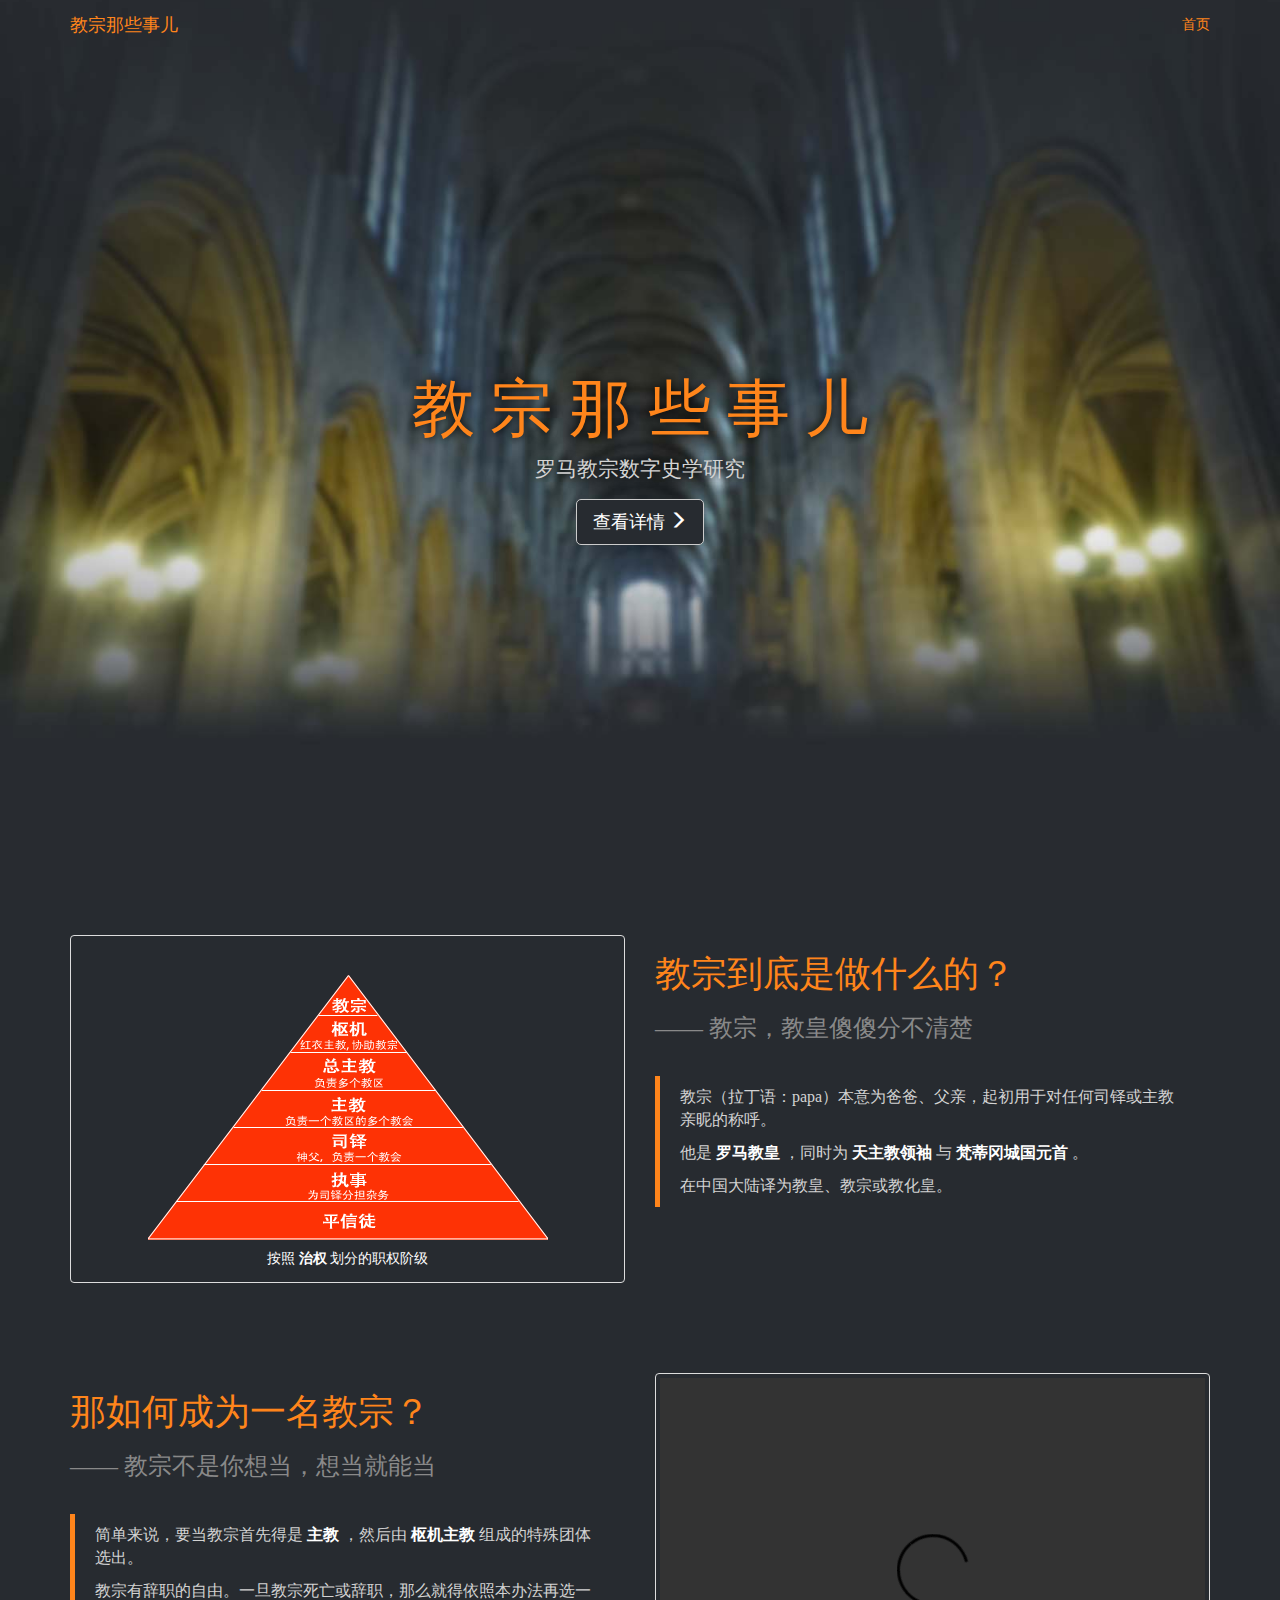
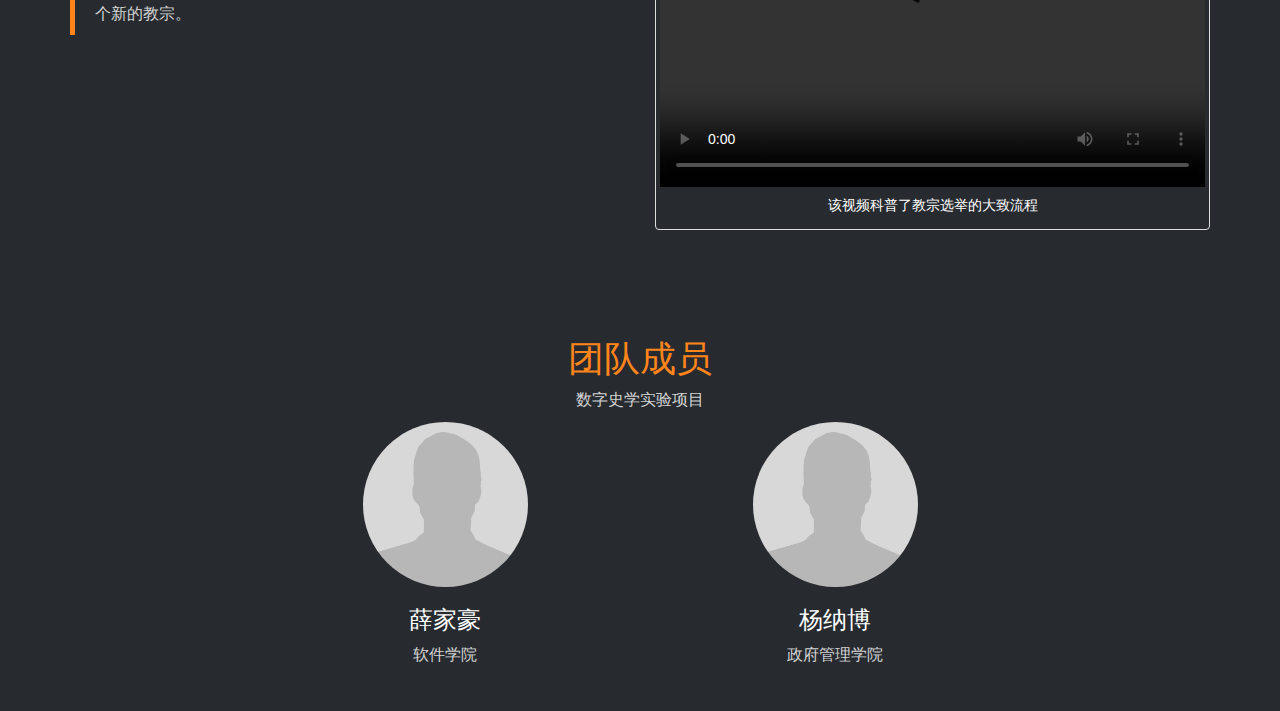
==== index.html @ 7c60b869 "commit" ====
﻿<html>

	<head>
		<meta charset="utf-8">
		<meta name="viewport" content="width=device-width, initial-scale=1">

		<title>罗马教宗数字史学研究</title>
		<!--<link href="http://cdn.bootcss.com/font-awesome/4.6.3/css/font-awesome.min.css" rel="stylesheet" type="text/css">-->
		<link href="./css/font-awesome.min.css" rel="stylesheet" type="text/css">

		<!--<link href="http://cdn.bootcss.com/bootstrap/3.3.7/css/bootstrap.min.css" rel="stylesheet" type="text/css">-->
		<link href="./css/bootstrap.min.css" rel="stylesheet" type="text/css">

		<link href="./css/theme.css" rel="stylesheet" type="text/css">
		<link href="./css/mine.css" rel="stylesheet" type="text/css">
        <link href="http://vjs.zencdn.net/5.12.6/video-js.css" rel="stylesheet">
	</head>

	<body>
		<div class="cover">
			<div class="navbar navbar-fixed-top">
				<div class="container">
					<div class="navbar-header">
						<button type="button" class="navbar-toggle" data-toggle="collapse" data-target="#navbar-ex-collapse">
								<span class="sr-only">打开导览</span>
								<span class="icon-bar"></span>
								<span class="icon-bar"></span>
								<span class="icon-bar"></span>
						</button>
						<a class="navbar-brand" href="./index.html"><span>教宗那些事儿</span></a>
					</div>
					<div class="collapse navbar-collapse" id="navbar-ex-collapse">
						<ul class="nav navbar-nav navbar-right">
							<li class="active">
								<a href="./index.html">首页</a>
							</li>
						</ul>
					</div>
				</div>
			</div>
			<div class="cover-image" style="background-image: url(./img/church.jpg);"></div>
			<div class="container">
				<div class="row">
					<div class="col-md-12 text-center">
						<h1 class="text-primary cover-text">教&nbsp;宗&nbsp;那&nbsp;些&nbsp;事&nbsp;儿<br></h1>
						<p class="cover-text">罗马教宗数字史学研究</p>
						<a type="button" class="btn  btn-default btn-lg" href="./table.html">
							查看详情 <span class="glyphicon glyphicon-menu-right" aria-hidden="true"></span>
						</a>
					</div>
				</div>
			</div>
		</div>
		<div class="section">
			<div class="container">
				<div class="row">
					<div class="col-md-6">
						<div class="thumbnail">
							<img src="./img/hirarchy.png" class="img-responsive">
							<div class="caption text-center">
								按照 <b>治权</b> 划分的职权阶级
							</div>
						</div>
					</div>
					<div class="col-md-6">
						<h1 class="text-primary">教宗到底是做什么的？</h1>
						<h3 class="subTitle">—— 教宗，教皇傻傻分不清楚</h3>
						<blockquote class="ans">
							<p>教宗（拉丁语：papa）本意为爸爸、父亲，起初用于对任何司铎或主教亲昵的称呼。</p>
							<p>他是<b> 罗马教皇 </b>，同时为<b> 天主教领袖 </b>与<b> 梵蒂冈城国元首 </b>。</p>
							<p>在中国大陆译为教皇、教宗或教化皇。</p>
						</blockquote>
					</div>
				</div>
			</div>
		</div>
		<div class="section">
			<div class="container">
				<div class="row">
					<div class="col-md-6">
						<h1 class="text-primary">那如何成为一名教宗？</h1>
						<h3 class="subTitle">—— 教宗不是你想当，想当就能当</h3>
						<blockquote class="ans">
							<p>简单来说，要当教宗首先得是<b> 主教 </b>，然后由<b> 枢机主教 </b>组成的特殊团体选出。</p>
							<p>教宗有辞职的自由。一旦教宗死亡或辞职，那么就得依照本办法再选一个新的教宗。</p>
						</blockquote>
					</div>
					<div class="col-md-6">
						<div class="thumbnail">
							<div class="embed-responsive embed-responsive-4by3">
							    <video class="embed-responsive-item video-js vjs-big-play-centered vjs-default-skin" controls preload="auto" data-setup="{}">
									<source src="97566169.mp4" type="video/mp4">
                                    <p class="vjs-no-js">
                                    can't play it
                                    </p>
                                </video>                                    
							</div>
							<div class="caption text-center">
								该视频科普了教宗选举的大致流程
							</div>
						</div>
					</div>
				</div>
			</div>
		</div>
		<div class="section">
			<div class="container">
				<div class="row">
					<div class="col-md-12">
						<h1 class="text-center text-primary">团队成员</h1>
						<p class="text-center">数字史学实验项目</p>
					</div>
				</div>
				<div class="row">
					<div class="col-md-3"></div>
					<div class="col-md-2">
						<img src="./img/user_placeholder.png" class="center-block img-circle img-responsive">
						<h3 class="text-center">薛家豪</h3>
						<p class="text-center">软件学院</p>
					</div>
					<div class="col-md-2"></div>
					<div class="col-md-2">
						<img src="./img/user_placeholder.png" class="center-block img-circle img-responsive">
						<h3 class="text-center">杨纳博</h3>
						<p class="text-center">政府管理学院</p>
					</div>
					<div class="col-md-3"></div>
				</div>
			</div>
		</div>

		<!--<script type="text/javascript" src="http://cdn.bootcss.com/jquery/3.1.1/jquery.min.js"></script>-->
		<script type="text/javascript" src="./js/jquery.min.js"></script>
		<!--<script type="text/javascript" src="http://cdn.bootcss.com/bootstrap/3.3.7/js/bootstrap.min.js"></script>-->
		<script type="text/javascript" src="./js/bootstrap.min.js"></script>
        <script src="http://vjs.zencdn.net/5.12.6/video.js"></script>
	</body>

</html>
---- css/mine.css ----
.cover .cover-text {
	text-shadow: 0 0 8px rgba(0,0,0,.95);
}

.subTitle {
	color: #898989;
}
div .ans>p>b {
	color: white;
}
div .ans{
	margin-top: 2em;
}
p {
	font-size: 16px;
	color: lightgray;
}
blockquote{
	border-left: 5px solid #ff851b;
}
.myStick.navbar{
	background-color: #272b30;
}
.gray{
	color: lightgrey;
}
.orange{
	color: #ff851b;
}
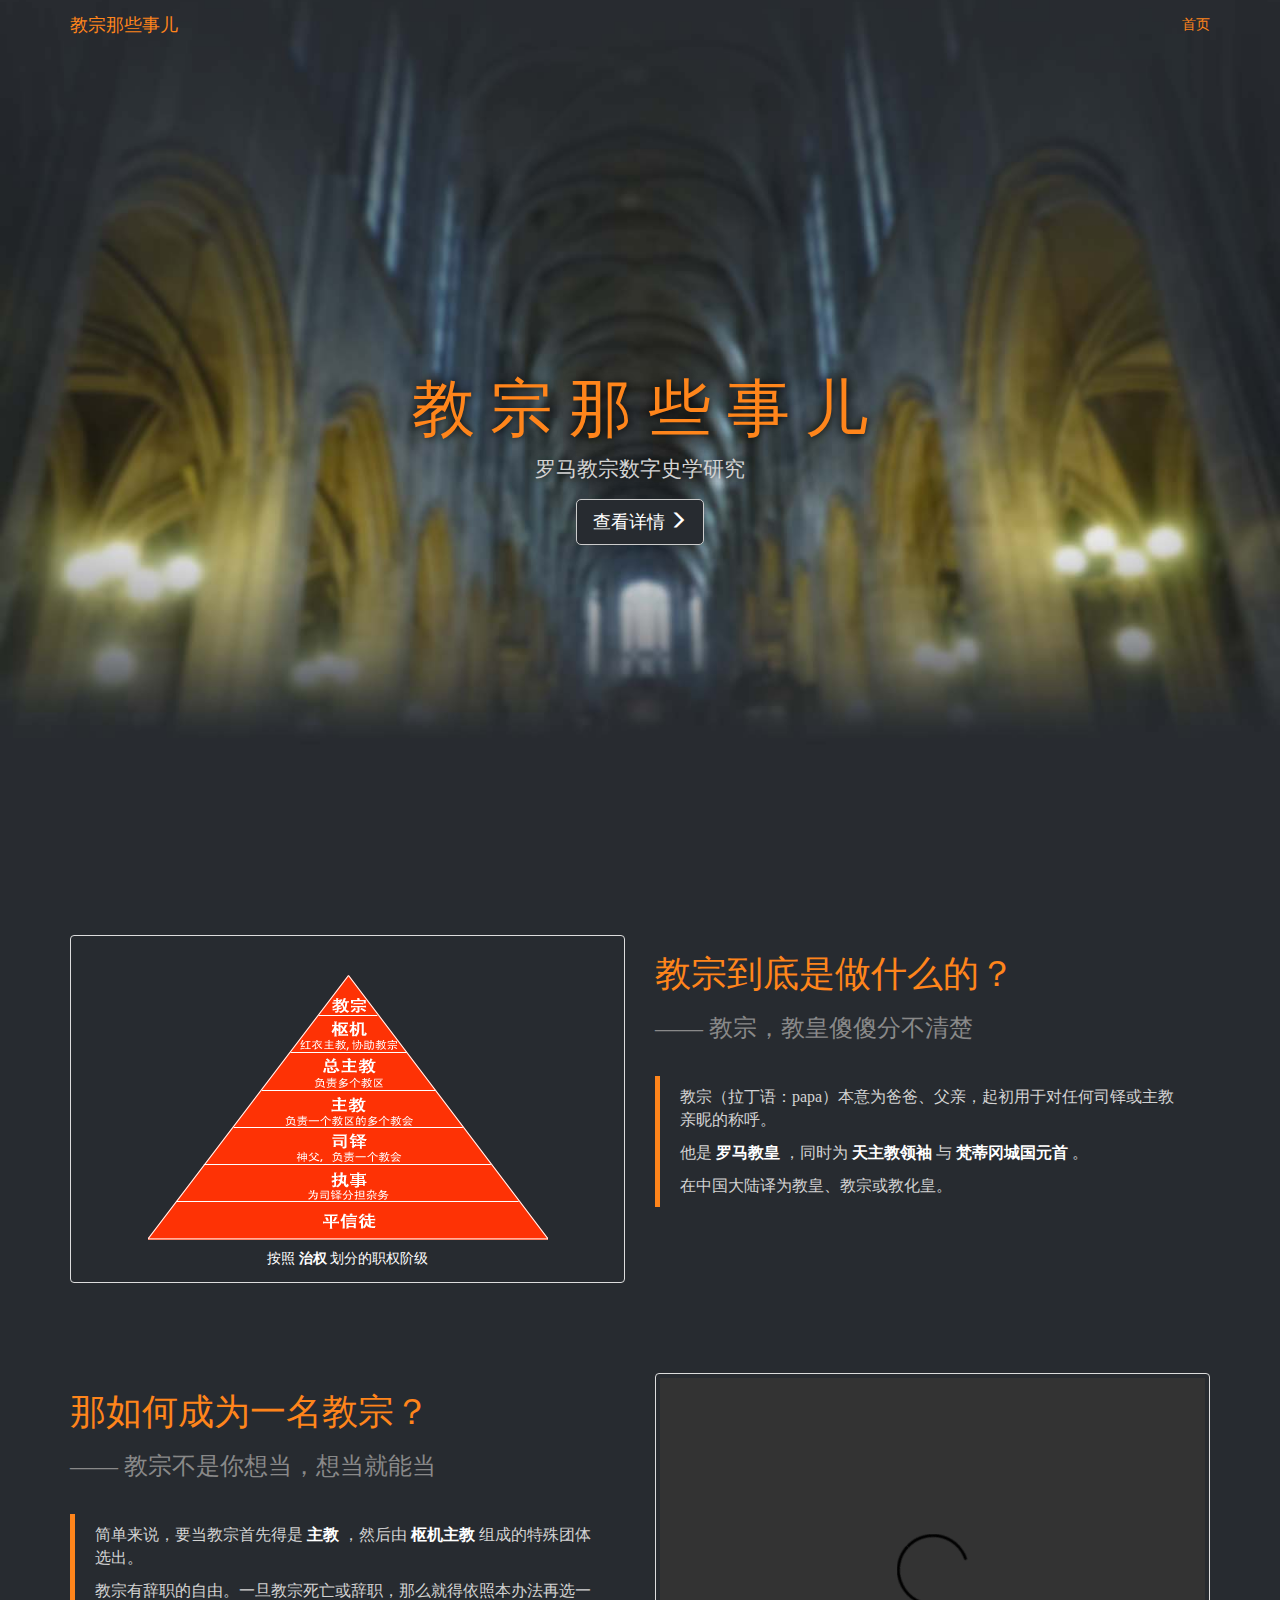
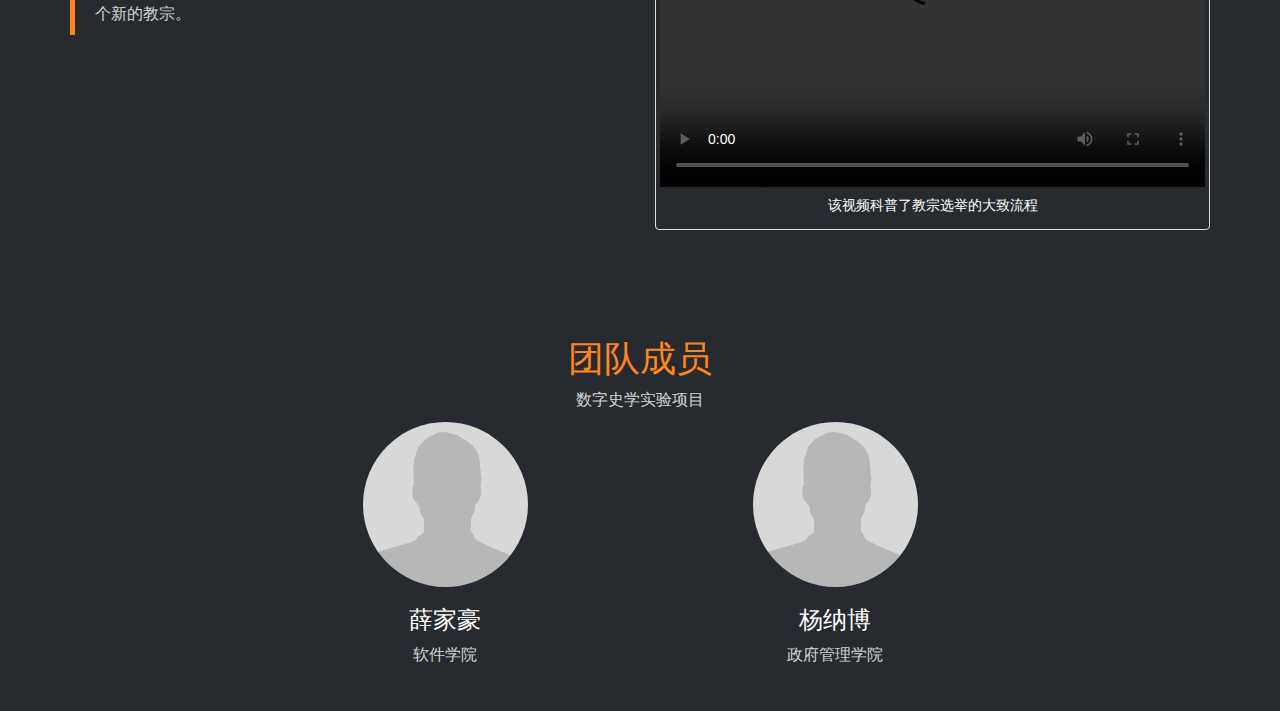
==== commit dc5943aa: "Update index.html" ====
--- a/index.html
+++ b/index.html
@@ -13,7 +13,7 @@
 
 		<link href="./css/theme.css" rel="stylesheet" type="text/css">
 		<link href="./css/mine.css" rel="stylesheet" type="text/css">
-        <link href="http://vjs.zencdn.net/5.12.6/video-js.css" rel="stylesheet">
+        <link href="//vjs.zencdn.net/5.12.6/video-js.css" rel="stylesheet">
 	</head>
 
 	<body>
@@ -133,7 +133,7 @@
 		<script type="text/javascript" src="./js/jquery.min.js"></script>
 		<!--<script type="text/javascript" src="http://cdn.bootcss.com/bootstrap/3.3.7/js/bootstrap.min.js"></script>-->
 		<script type="text/javascript" src="./js/bootstrap.min.js"></script>
-        <script src="http://vjs.zencdn.net/5.12.6/video.js"></script>
+        <script src="//vjs.zencdn.net/5.12.6/video.js"></script>
 	</body>
 
 </html>
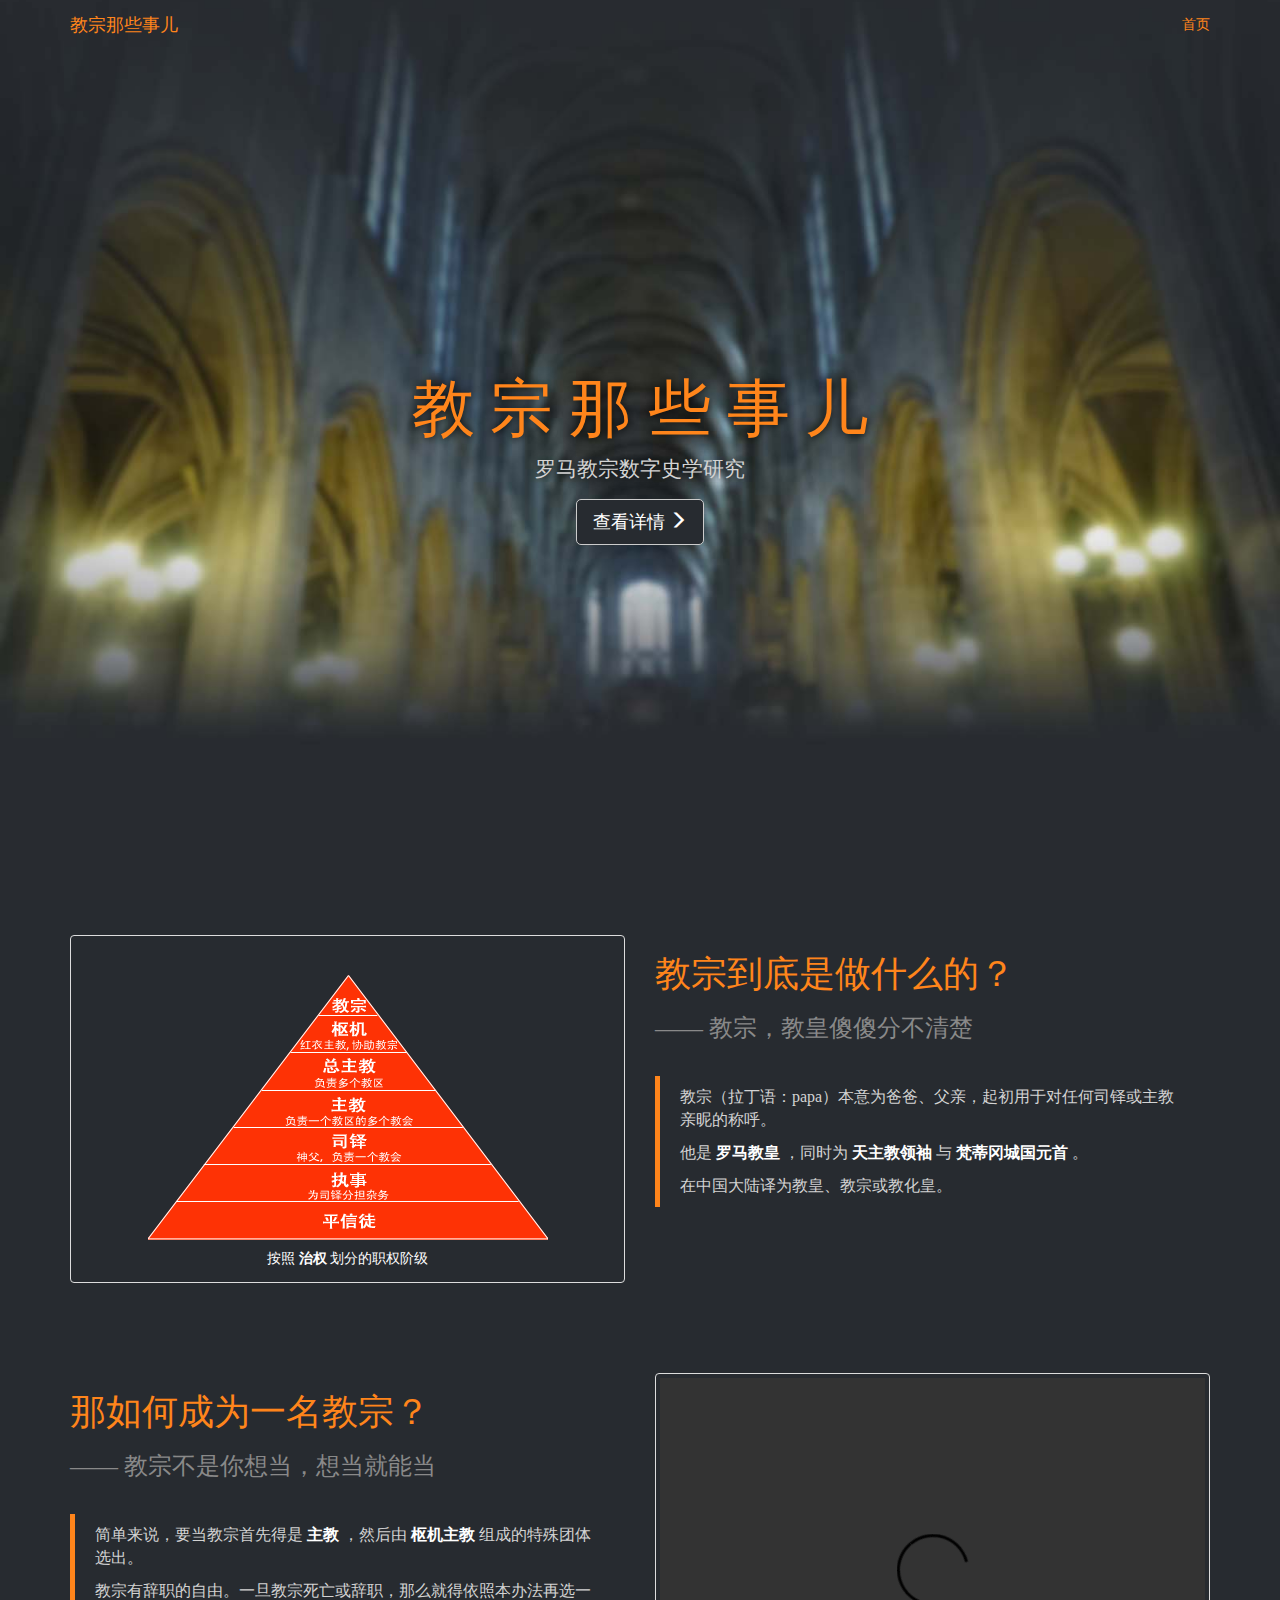
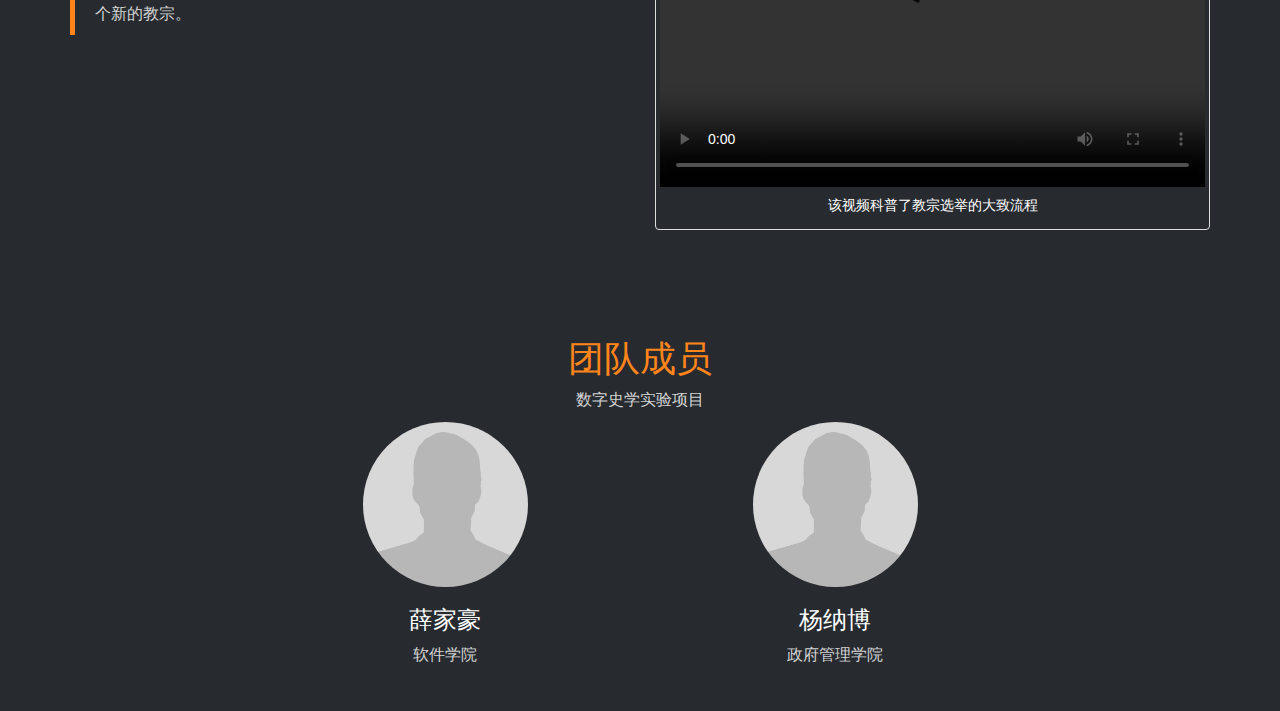
==== commit 633b95c1: "Update index.html" ====
--- a/index.html
+++ b/index.html
@@ -13,7 +13,7 @@
 
 		<link href="./css/theme.css" rel="stylesheet" type="text/css">
 		<link href="./css/mine.css" rel="stylesheet" type="text/css">
-        <link href="//vjs.zencdn.net/5.12.6/video-js.css" rel="stylesheet">
+        <link href="./css/video.css" rel="stylesheet" type="text/css">
 	</head>
 
 	<body>
@@ -133,7 +133,7 @@
 		<script type="text/javascript" src="./js/jquery.min.js"></script>
 		<!--<script type="text/javascript" src="http://cdn.bootcss.com/bootstrap/3.3.7/js/bootstrap.min.js"></script>-->
 		<script type="text/javascript" src="./js/bootstrap.min.js"></script>
-        <script src="//vjs.zencdn.net/5.12.6/video.js"></script>
+        <script type="text/javascript" src="./js/video.js"></script>
 	</body>
 
 </html>
